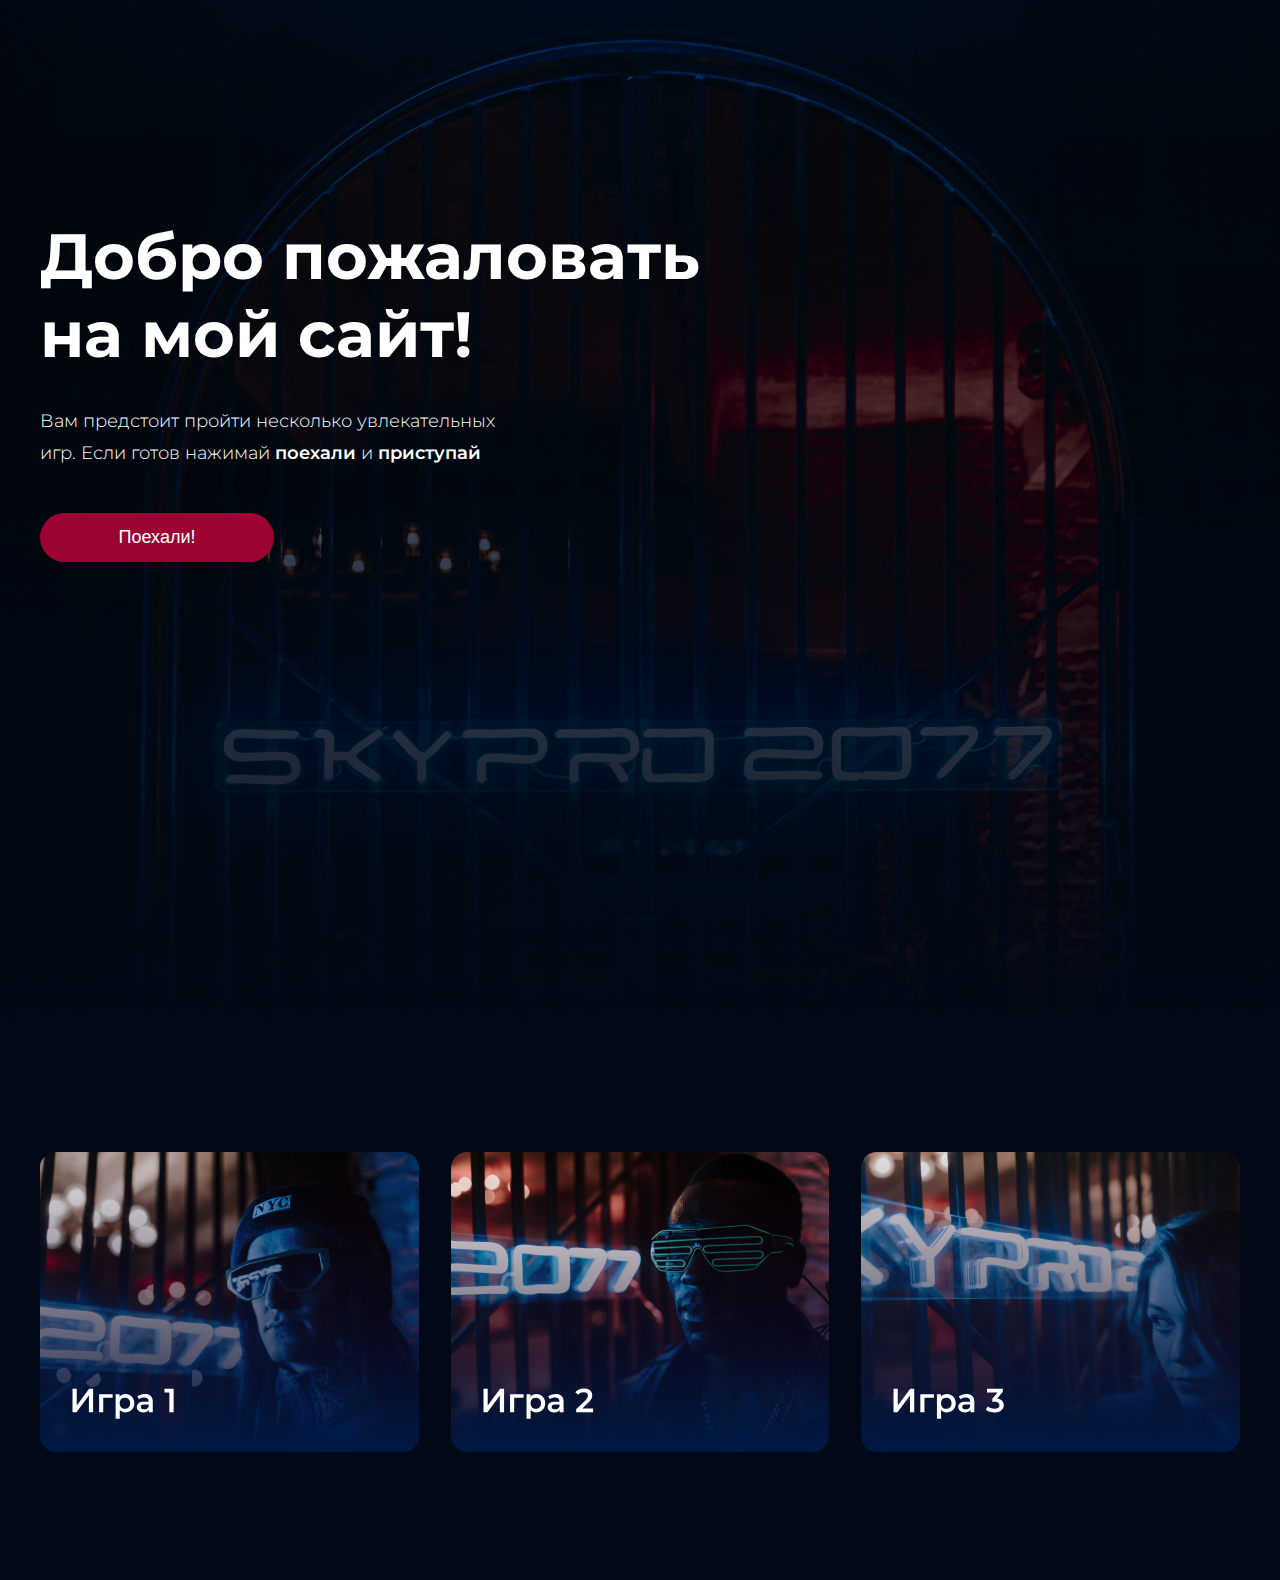
==== index.html @ 36a02bcb "master branch" ====
<!DOCTYPE html>
<html lang="en">

<head>
    <meta charset="UTF-8">
    <meta http-equiv="X-UA-Compatible" content="IE=edge">
    <meta name="viewport" content="width=device-width, initial-scale=1.0">
    <title>Main page</title>
    <link rel="stylesheet" href="style.css">
    <link rel="preconnect" href="https://fonts.googleapis.com">
    <link rel="preconnect" href="https://fonts.gstatic.com" crossorigin>
    <link href="https://fonts.googleapis.com/css2?family=Montserrat:wght@300;400;600;700&display=swap" rel="stylesheet">
    <script src="index.js" defer></script>
</head>

<body>
    <header class="header center">
        <h1 class="header__heading-big heading-big">
            Добро пожаловать <br> на мой сайт!
        </h1>
        <p class="header__text text">
            Вам предстоит пройти несколько увлекательных <br> игр. Если готов нажимай <span
                class="text__decoration">поехали</span> и <span class="text__decoration">приступай</span>
        </p>
        <button class="header__button button">
            Поехали!
        </button>
    </header>
    <div class="games center">
        <section class="content">
            <a href="#" class="content__item content__item--first"><img class="item__text" src="img/item1.svg"
                    alt="game1"></a>
            <a href="#" class="content__item content__item--second"><img class="item__text" src="img/item2.svg"
                    alt="game2"></a>
            <a href="#" class="content__item content__item--third"><img class="item__text" src="img/item3.svg"
                    alt="game3"></a>
        </section>
    </div>

</body>

</html>
---- style.css ----
* {
  padding: 0;
  margin: 0;
}

a {
  text-decoration: none;
}

body {
  font-family: "Montserrat", sans-serif;
}

.center {
  padding-left: calc(50% - 600px);
  padding-right: calc(50% - 600px);
}

.header {
  background-image: url(img/bg_header.png);
  background-position: center;
  background-repeat: no-repeat;
  background-size: cover;
  height: 1024px;
}
.header__heading-big {
  padding-top: 217.1px;
}
.header__text {
  padding-top: 32px;
}
.header__button {
  margin-top: 44px;
}

.heading-big {
  font-style: normal;
  font-weight: 700;
  font-size: 64px;
  line-height: 78px;
  color: #fff;
}

.text {
  font-style: normal;
  font-weight: 300;
  font-size: 18px;
  line-height: 32px;
  color: #FFFFFF;
}
.text__decoration {
  font-weight: 600;
}

.button {
  font-style: normal;
  font-weight: 400;
  font-size: 18px;
  line-height: 22px;
  color: #FFFFFF;
  background: #9C0332;
  border-radius: 30px;
  width: 234.06px;
  height: 48.6px;
  transition: all 0.4s;
  outline: none;
  border: none;
}
.button:hover {
  color: black;
  transform: scale(1.05);
}

.games {
  min-height: 556px;
  background-image: url(img/bg_content.png);
  background-repeat: no-repeat;
  background-size: cover;
  background-position: center;
}

.content {
  display: flex;
  flex-wrap: wrap;
  flex-direction: row;
  gap: 32px;
  padding-top: 128px;
  padding-bottom: 128px;
}
.content__item {
  width: 378.6666666667px;
  height: 300px;
  display: flex;
  transition: all 0.4s;
}
.content__item:hover {
  transform: scale(1.05);
}
.content__item--first {
  background-image: url(img/game1.png);
  background-repeat: no-repeat;
  background-position: center;
  background-size: cover;
}
.content__item--second {
  background-image: url(img/game2.png);
  background-repeat: no-repeat;
  background-position: center;
  background-size: cover;
}
.content__item--third {
  background-image: url(img/game3.png);
  background-repeat: no-repeat;
  background-position: center;
  background-size: cover;
}
.content .item__text {
  padding-left: 32px;
  padding-bottom: 32px;
  padding-top: 236.36px;
}/*# sourceMappingURL=style.css.map */
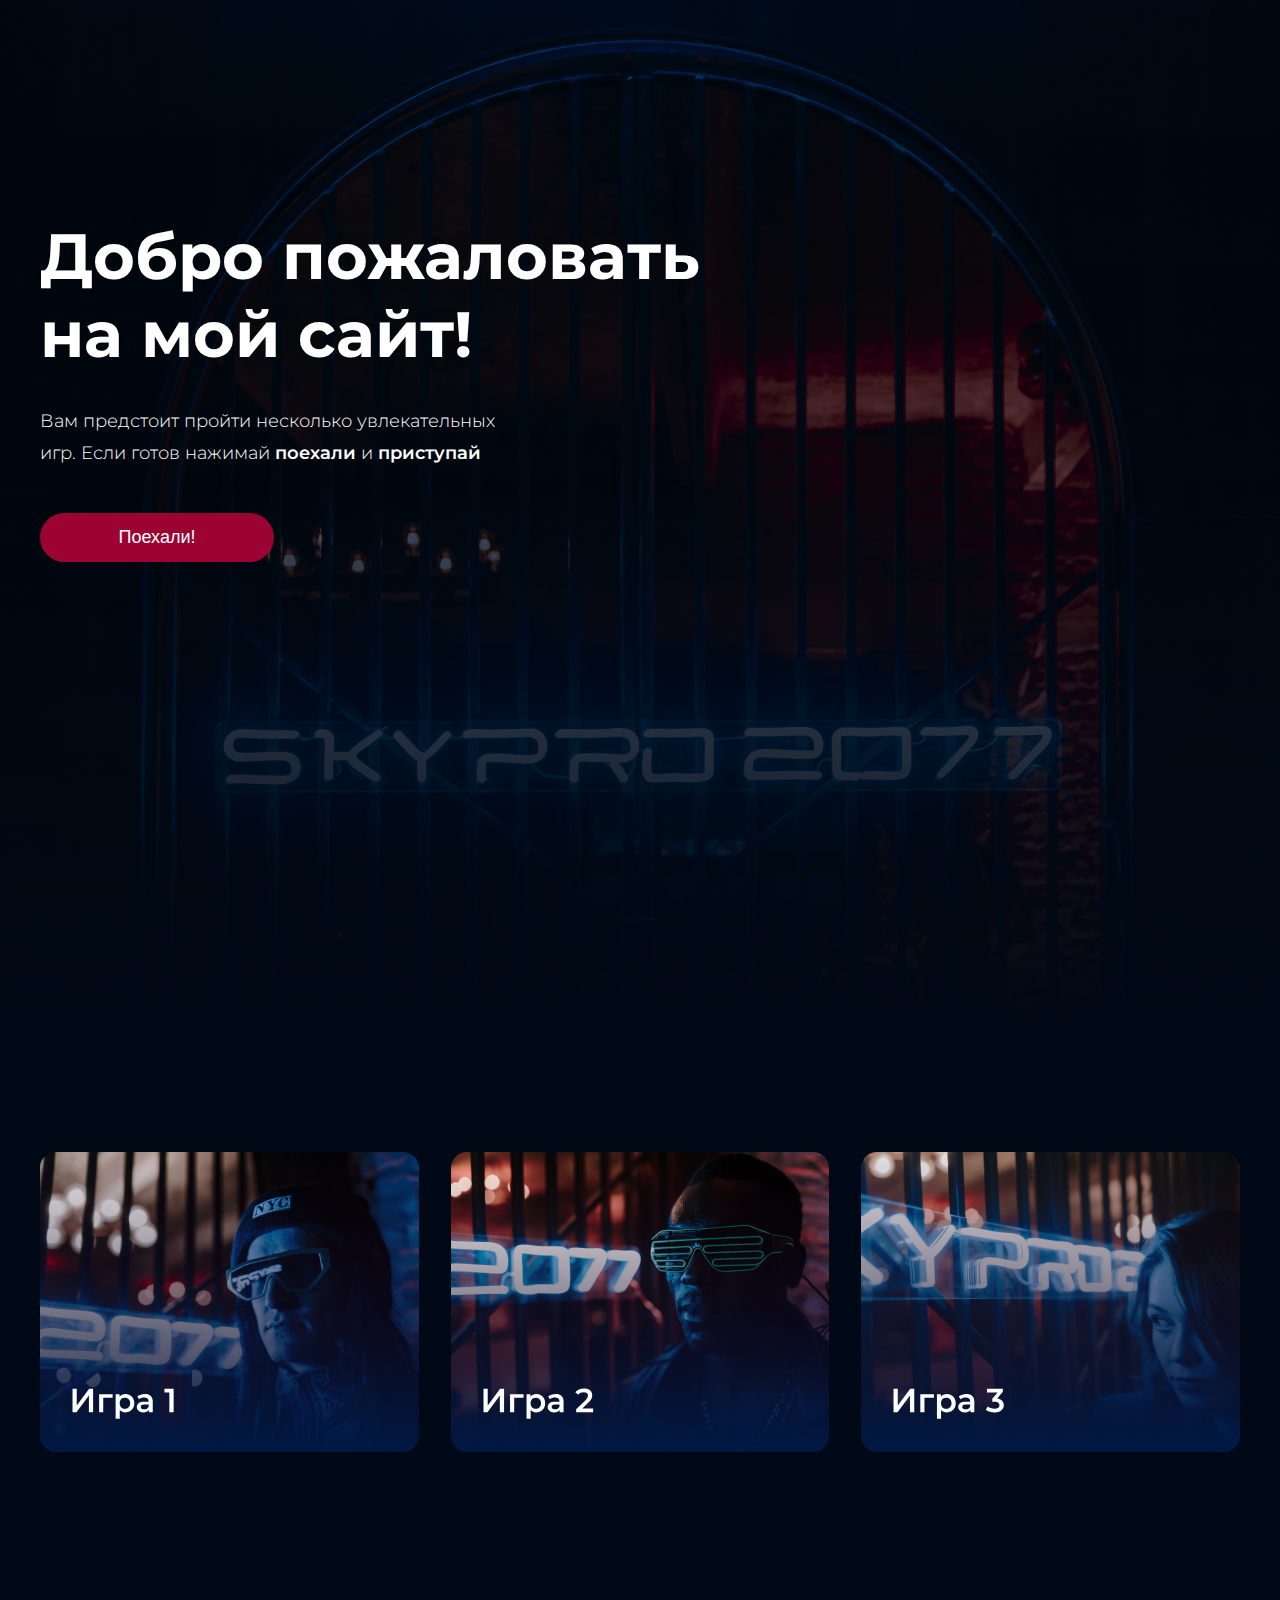
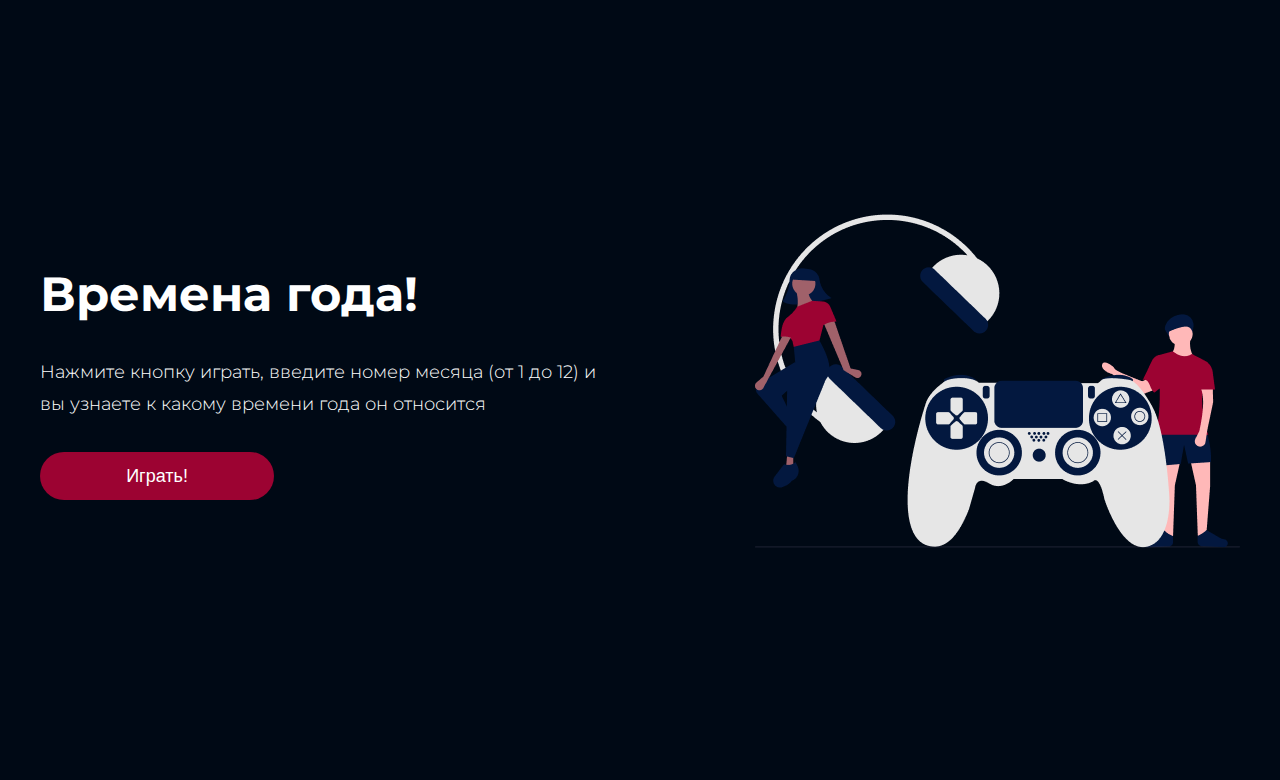
==== commit b2fe6f9c: "layout done" ====
--- a/index.html
+++ b/index.html
@@ -19,7 +19,7 @@
             Добро пожаловать <br> на мой сайт!
         </h1>
         <p class="header__text text">
-            Вам предстоит пройти несколько увлекательных <br> игр. Если готов нажимай <span
+            Вам предстоит пройти несколько увлекательных игр. Если готов нажимай <span
                 class="text__decoration">поехали</span> и <span class="text__decoration">приступай</span>
         </p>
         <button class="header__button button">
@@ -36,6 +36,22 @@
                     alt="game3"></a>
         </section>
     </div>
+    <div class="seasons center">
+        <div class="seasons__container">
+            <div class="seasons__description">
+                <h2 class="seasons__heading heading">
+                    Времена года!
+                </h2>
+                <p class="seasons__text text">
+                    Нажмите кнопку играть, введите номер месяца (от 1 до 12) и вы узнаете к какому времени года он относится
+                </p>
+                <button class="seasons__button button">Играть!</button>
+            </div>
+            <div><img class="seasons__image" src="img/undraw_video_game_night_8h8m 1.png" alt="seasons-image">
+        </div>
+
+        </div>
+    </div>
 
 </body>
 
--- a/style.css
+++ b/style.css
@@ -28,6 +28,7 @@
 }
 .header__text {
   padding-top: 32px;
+  max-width: 481px;
 }
 .header__button {
   margin-top: 44px;
@@ -118,4 +119,99 @@
   padding-left: 32px;
   padding-bottom: 32px;
   padding-top: 236.36px;
+}
+
+.seasons {
+  min-height: 800px;
+  background: #000915;
+}
+.seasons__container {
+  display: flex;
+  flex-direction: row;
+  flex-wrap: wrap;
+  justify-content: space-between;
+  align-items: center;
+  padding-top: 233.56px;
+}
+.seasons__description {
+  display: flex;
+  flex-direction: column;
+  gap: 32px;
+}
+.seasons__text {
+  max-width: 584px;
+}
+
+.heading {
+  font-style: normal;
+  font-weight: 700;
+  font-size: 48px;
+  line-height: 59px;
+  color: #FFFFFF;
+}
+
+@media (max-width: 767px) {
+  .center {
+    padding-left: 16px;
+    padding-right: 16px;
+  }
+  .header {
+    display: flex;
+    flex-flow: column;
+    height: 735px;
+  }
+  .header__heading-big {
+    padding-top: 238.69px;
+    text-align: center;
+  }
+  .header__text {
+    padding-top: 32.95px;
+    text-align: center;
+  }
+  .header__button {
+    margin-top: 32.62px;
+    align-self: center;
+  }
+  .heading-big {
+    font-style: normal;
+    font-weight: 700;
+    font-size: 32px;
+    line-height: 39px;
+  }
+  .text {
+    font-style: normal;
+    font-weight: 300;
+    font-size: 14px;
+    line-height: 22px;
+  }
+  .games {
+    min-height: 1221px;
+  }
+  .content {
+    flex-direction: column;
+    align-content: center;
+  }
+  .content__item {
+    width: 343px;
+    border-radius: 16px;
+  }
+  .seasons__container {
+    gap: 64px;
+    padding-bottom: 85px;
+    justify-content: center;
+  }
+  .seasons__description {
+    align-items: center;
+  }
+  .seasons__heading {
+    font-size: 32px;
+    line-height: 39px;
+  }
+  .seasons__text {
+    text-align: center;
+  }
+  .seasons__image {
+    width: 344px;
+    height: 236px;
+  }
 }/*# sourceMappingURL=style.css.map */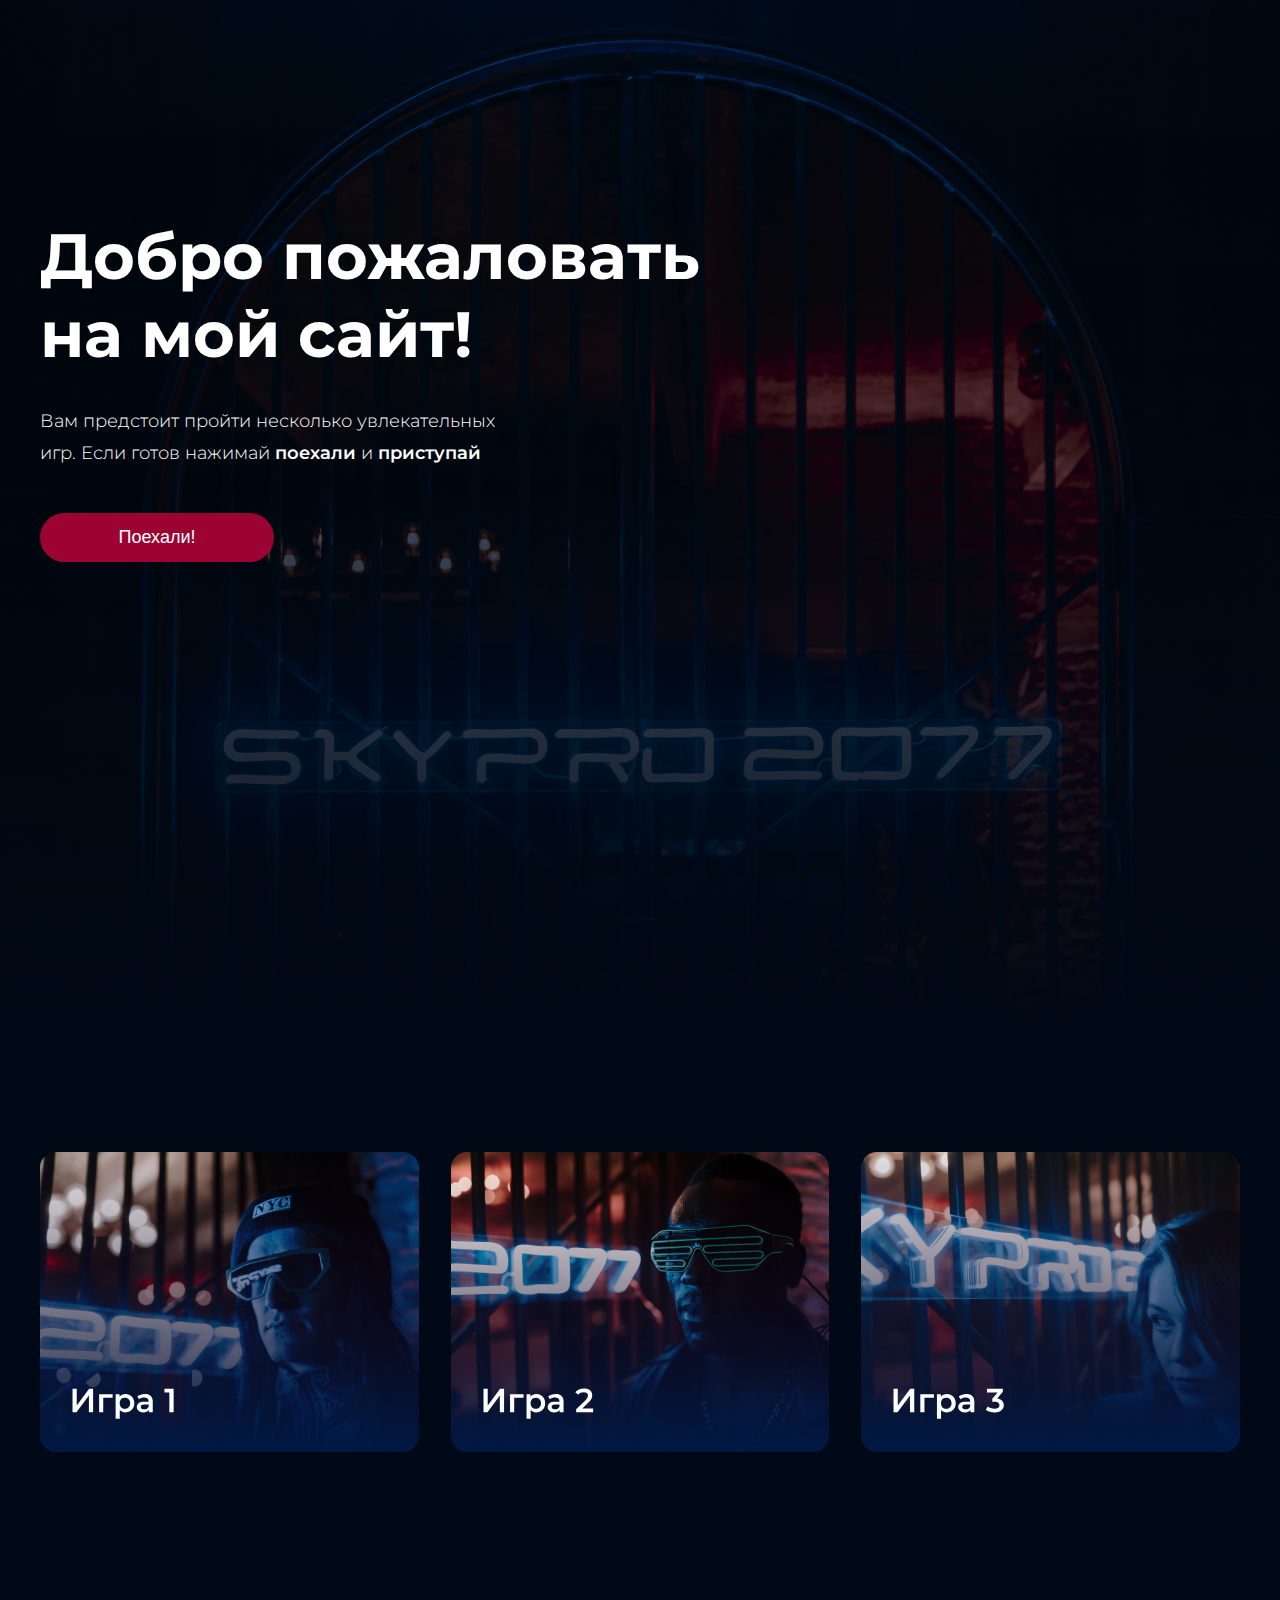
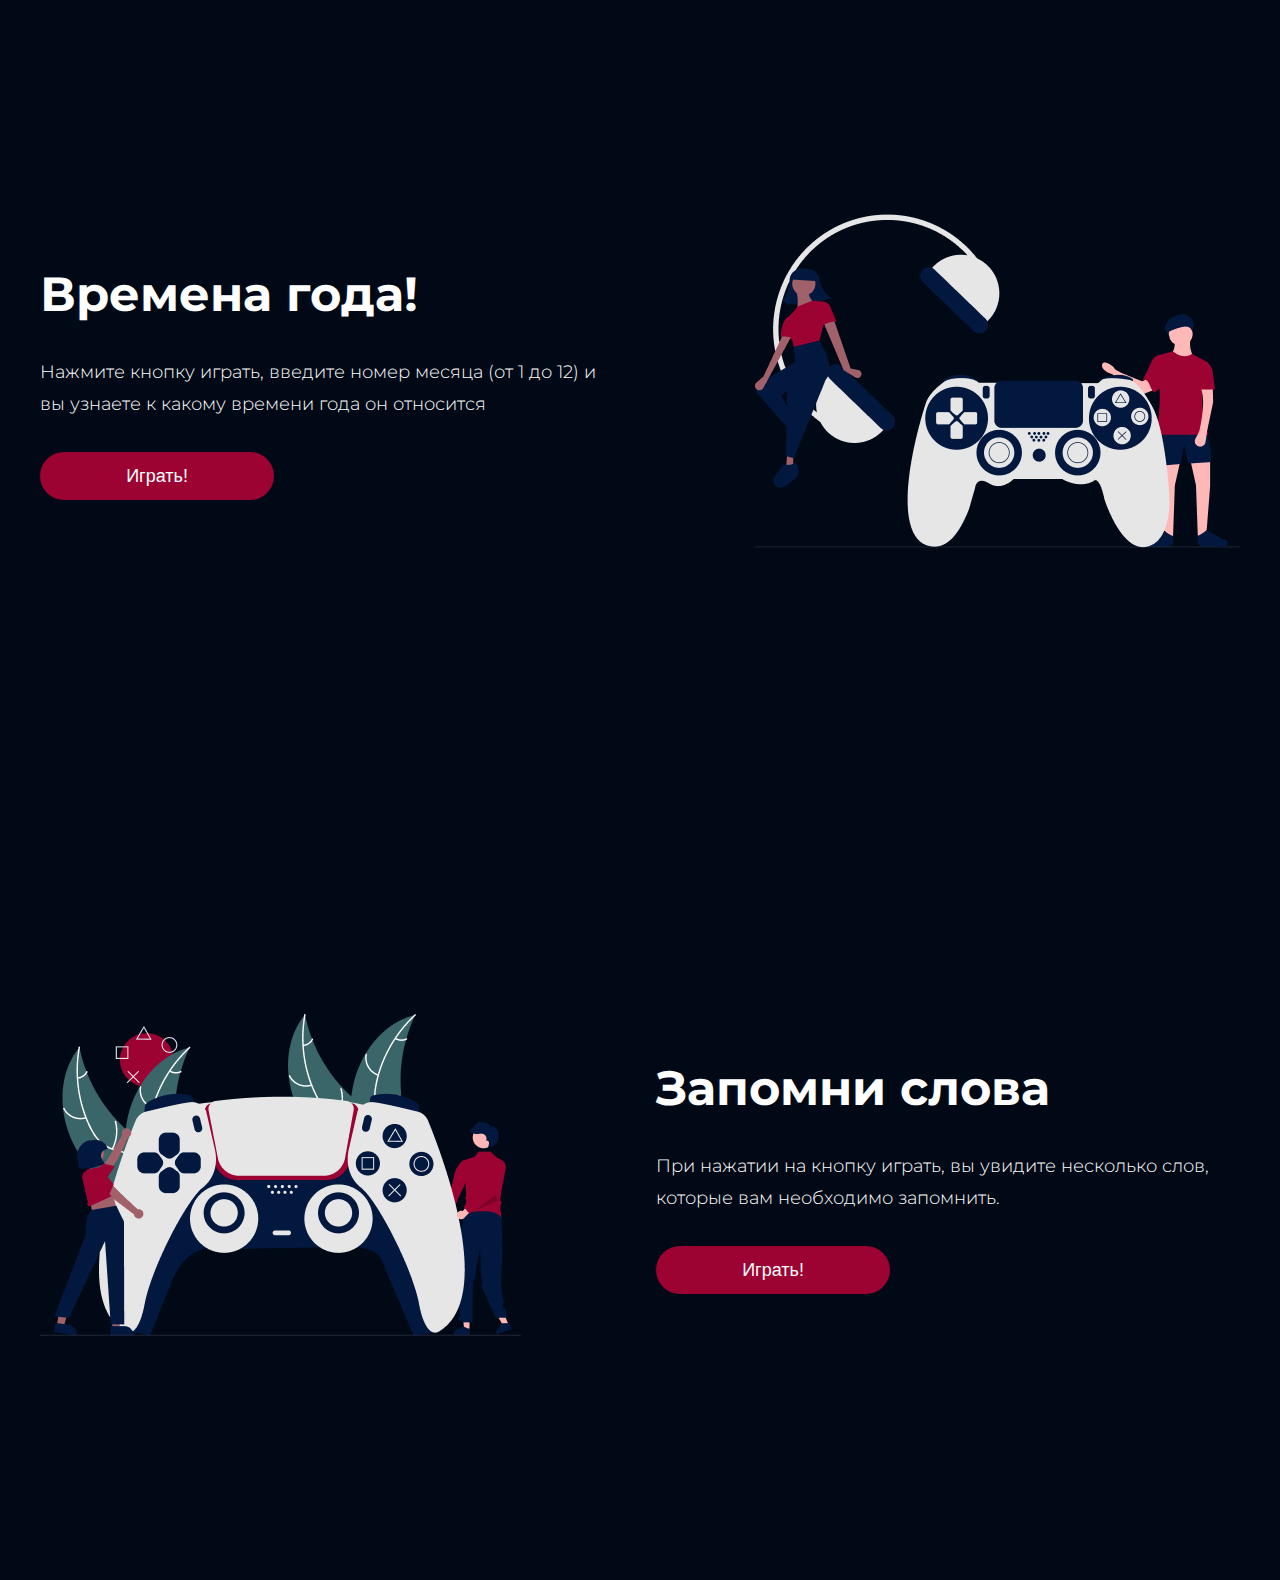
==== commit cb531c6c: "hw done" ====
--- a/index.html
+++ b/index.html
@@ -10,7 +10,6 @@
     <link rel="preconnect" href="https://fonts.googleapis.com">
     <link rel="preconnect" href="https://fonts.gstatic.com" crossorigin>
     <link href="https://fonts.googleapis.com/css2?family=Montserrat:wght@300;400;600;700&display=swap" rel="stylesheet">
-    <script src="index.js" defer></script>
 </head>
 
 <body>
@@ -43,12 +42,34 @@
                     Времена года!
                 </h2>
                 <p class="seasons__text text">
-                    Нажмите кнопку играть, введите номер месяца (от 1 до 12) и вы узнаете к какому времени года он относится
+                    Нажмите кнопку играть, введите номер месяца (от 1 до 12) и вы узнаете к какому времени года он
+                    относится
                 </p>
-                <button class="seasons__button button">Играть!</button>
+                <form action="seasons.html">
+                    <button class="seasons__button button">Играть!</button>
+                </form>
             </div>
             <div><img class="seasons__image" src="img/undraw_video_game_night_8h8m 1.png" alt="seasons-image">
+            </div>
+
         </div>
+    </div>
+    <div class="words center">
+        <div class="words__container">
+            <div><img class="words__image" src="img/img2.png" alt="words-image">
+            </div>
+            <div class="seasons__description">
+                <h2 class="words__heading heading">
+                    Запомни слова
+                </h2>
+                <p class="words__text text">
+                    При нажатии на кнопку играть, вы увидите несколько слов, которые вам необходимо запомнить.
+                </p>
+                <form action="game2.html">
+                    <button class="words__button button">Играть!</button>
+                </form>
+            </div>
+
 
         </div>
     </div>
--- a/style.css
+++ b/style.css
@@ -142,6 +142,27 @@
   max-width: 584px;
 }
 
+.words {
+  min-height: 800px;
+  background: #000915;
+}
+.words__container {
+  display: flex;
+  flex-direction: row;
+  flex-wrap: wrap;
+  justify-content: space-between;
+  align-items: center;
+  padding-top: 233.56px;
+}
+.words__description {
+  display: flex;
+  flex-direction: column;
+  gap: 32px;
+}
+.words__text {
+  max-width: 584px;
+}
+
 .heading {
   font-style: normal;
   font-weight: 700;
@@ -214,4 +235,23 @@
     width: 344px;
     height: 236px;
   }
+  .words__container {
+    gap: 64px;
+    padding-bottom: 85px;
+    justify-content: center;
+  }
+  .words__description {
+    align-items: center;
+  }
+  .words__heading {
+    font-size: 32px;
+    line-height: 39px;
+  }
+  .words__text {
+    text-align: center;
+  }
+  .words__image {
+    width: 344px;
+    height: 236px;
+  }
 }/*# sourceMappingURL=style.css.map */